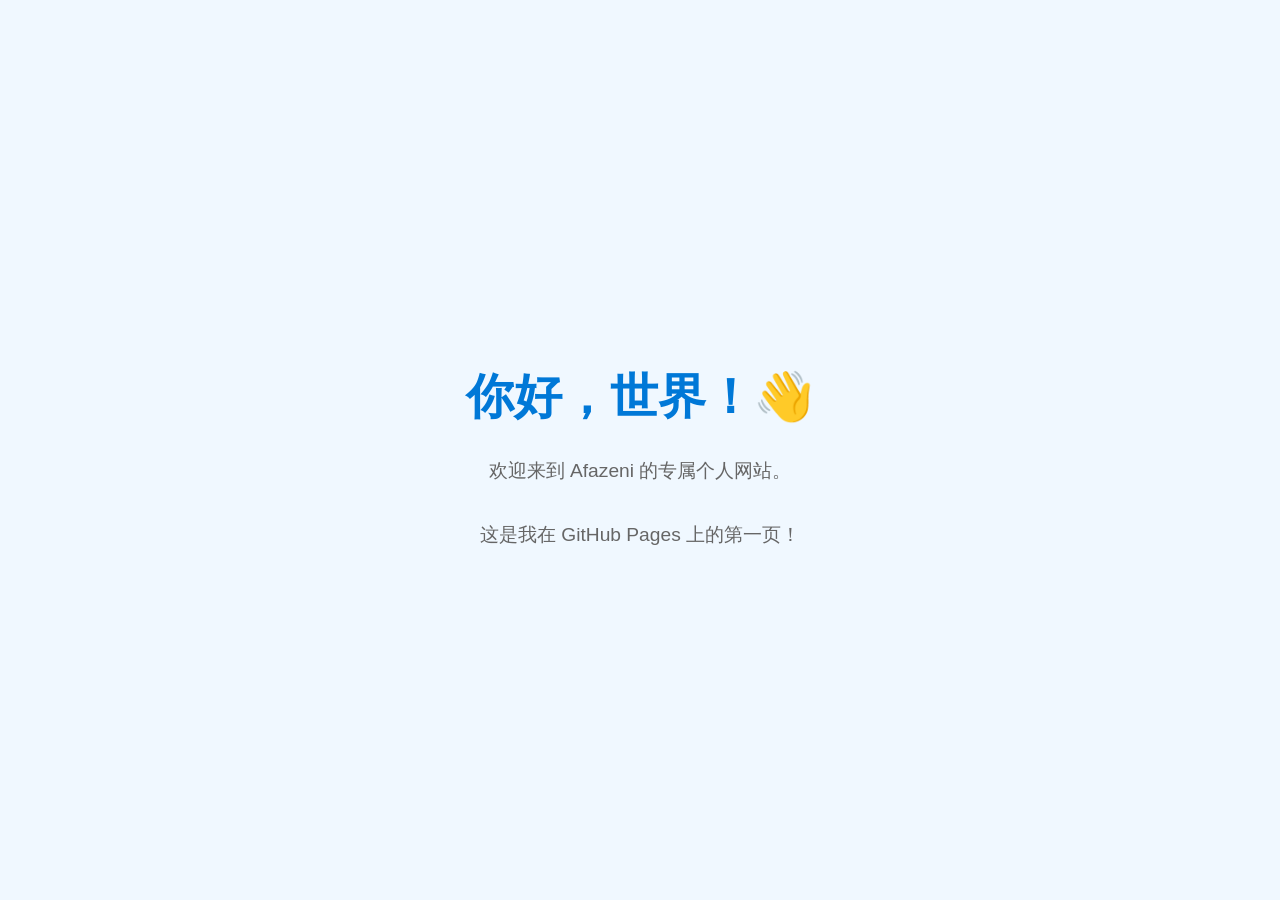
==== index.html @ c16f6a5b "Add initial HTML structure for personal website" ====
<!DOCTYPE html>
<html lang="zh-CN">
<head>
    <meta charset="UTF-8">
    <meta name="viewport" content="width=device-width, initial-scale=1.0">
    <title>Afazeni 的个人网站</title>
    <style>
        body {
            display: flex;
            flex-direction: column;
            align-items: center;
            justify-content: center;
            height: 100vh;
            margin: 0;
            background-color: #f0f8ff;
            font-family: 'Segoe UI', Tahoma, Geneva, Verdana, sans-serif;
            color: #333;
        }
        h1 {
            color: #0078D7;
            font-size: 3rem;
            margin-bottom: 10px;
        }
        p {
            font-size: 1.2rem;
            color: #666;
        }
    </style>
</head>
<body>
    <h1>你好，世界！👋</h1>
    <p>欢迎来到 Afazeni 的专属个人网站。</p>
    <p>这是我在 GitHub Pages 上的第一页！</p>
</body>
</html>
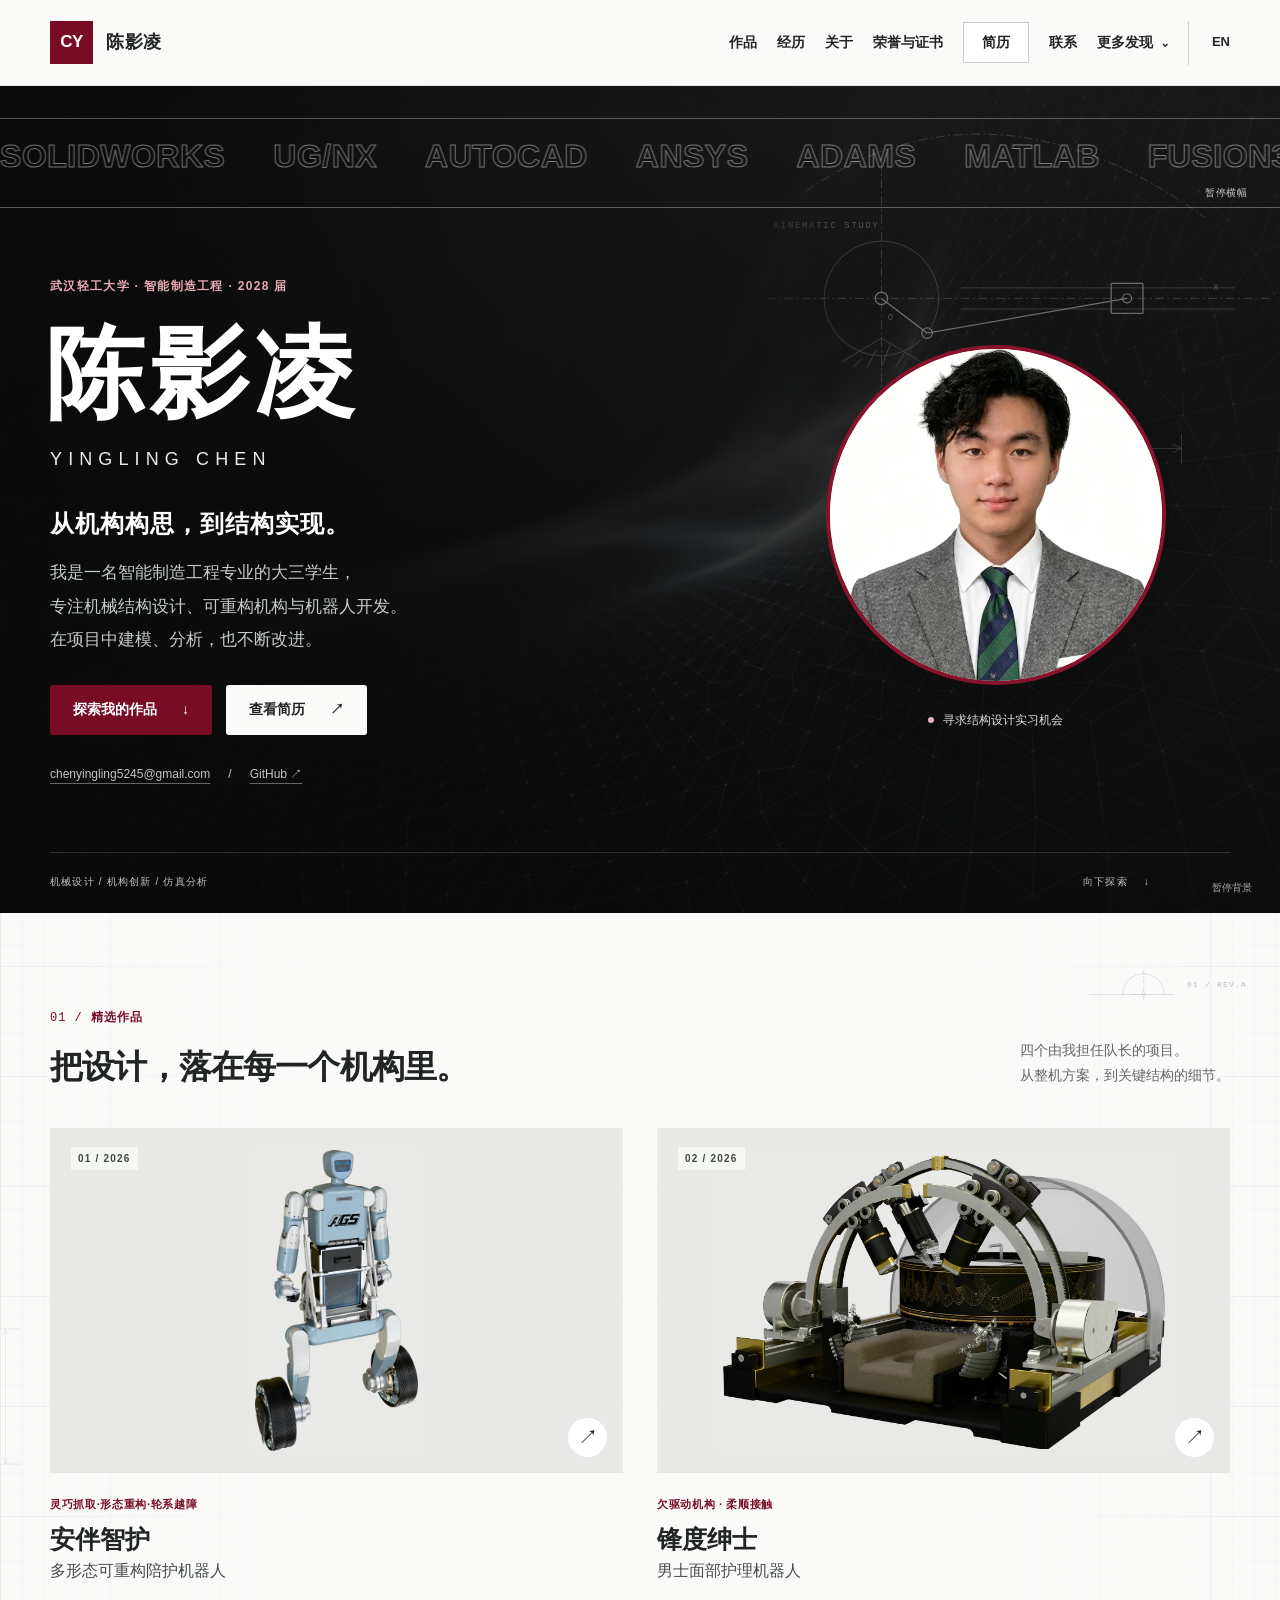
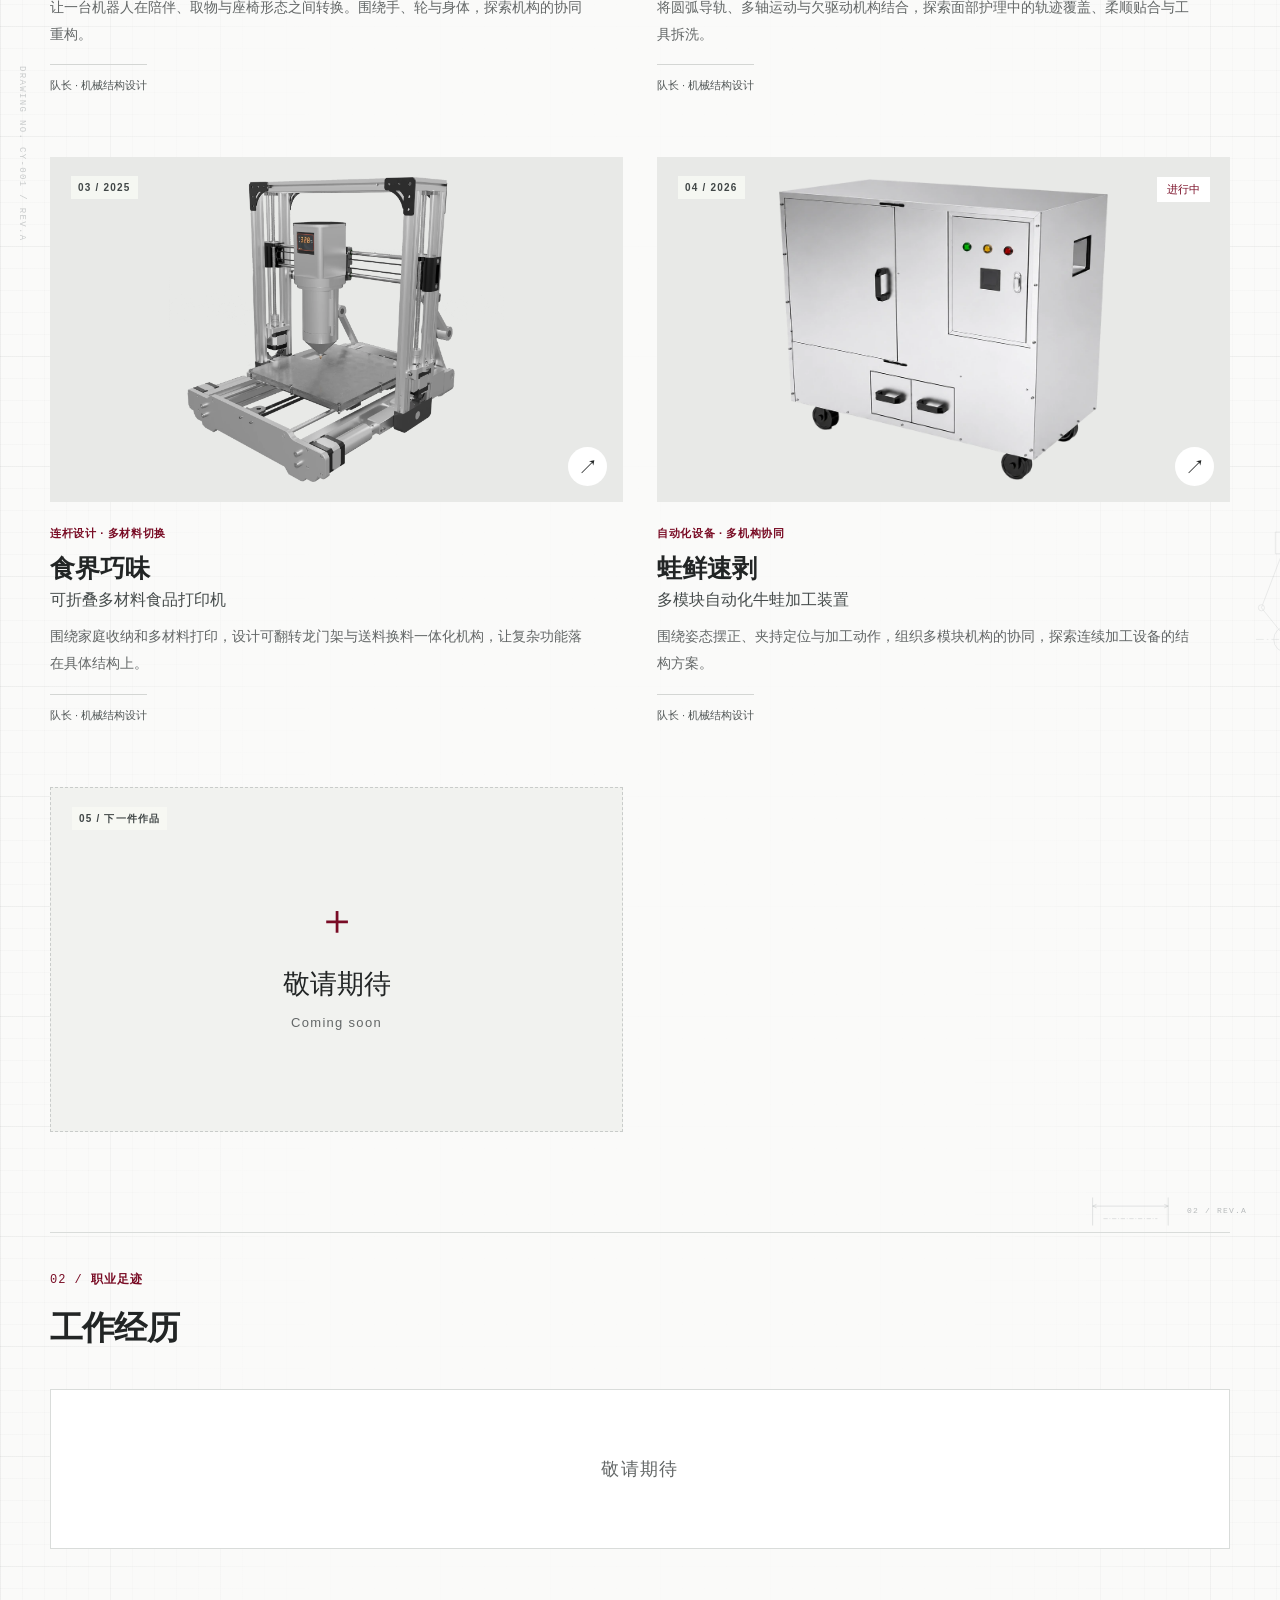
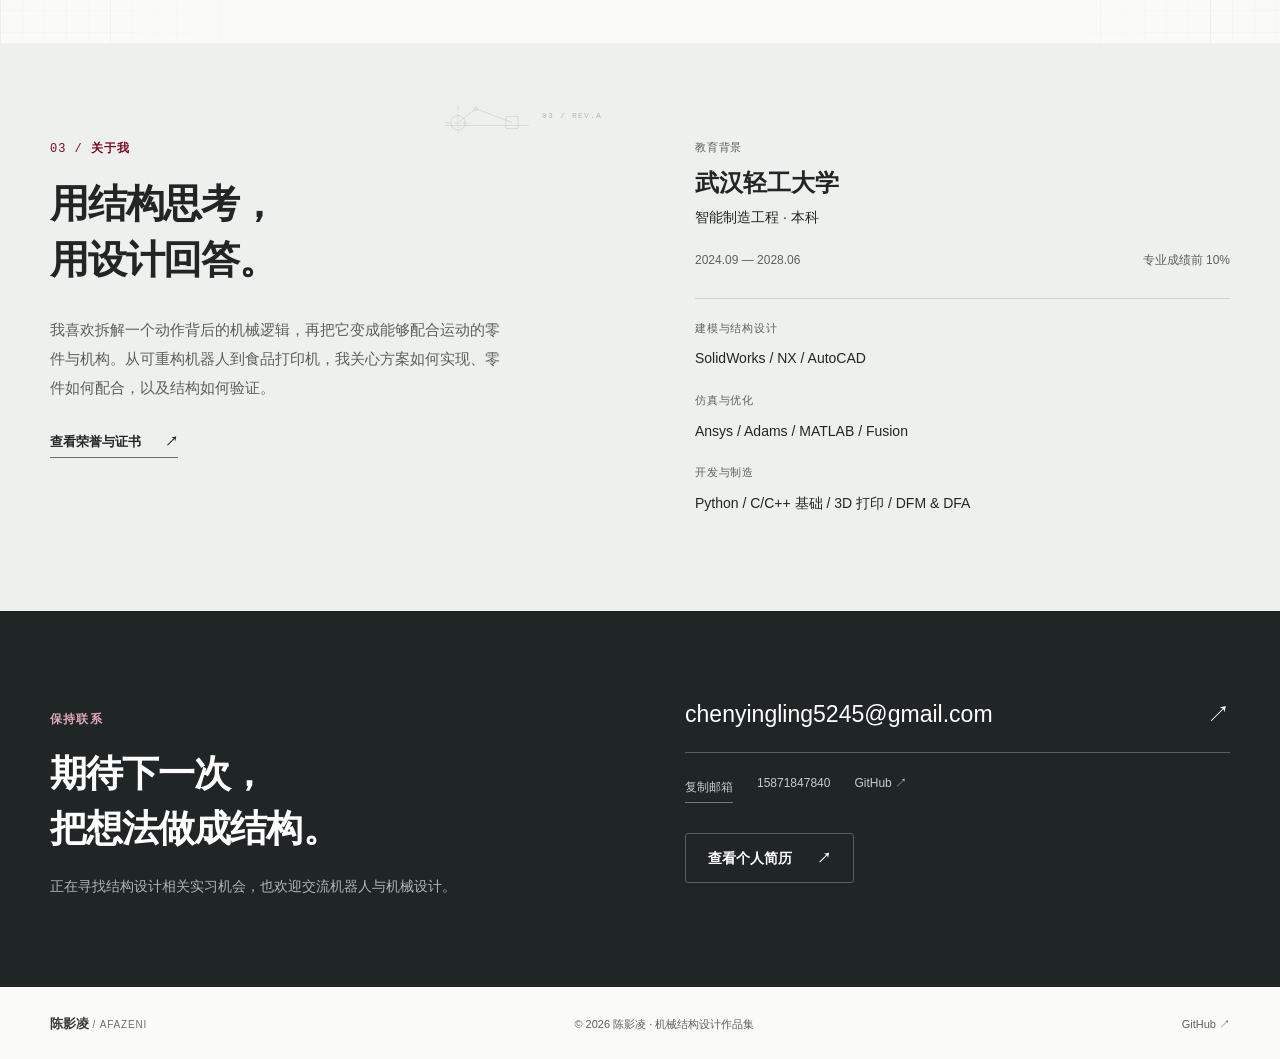
==== commit e631ddf0: "Publish bilingual mechanical design portfolio with restrained CAD visuals" ====
--- a/index.html
+++ b/index.html
@@ -1,35 +1,2 @@
-<!DOCTYPE html>
-<html lang="zh-CN">
-<head>
-    <meta charset="UTF-8">
-    <meta name="viewport" content="width=device-width, initial-scale=1.0">
-    <title>Afazeni 的个人网站</title>
-    <style>
-        body {
-            display: flex;
-            flex-direction: column;
-            align-items: center;
-            justify-content: center;
-            height: 100vh;
-            margin: 0;
-            background-color: #f0f8ff;
-            font-family: 'Segoe UI', Tahoma, Geneva, Verdana, sans-serif;
-            color: #333;
-        }
-        h1 {
-            color: #0078D7;
-            font-size: 3rem;
-            margin-bottom: 10px;
-        }
-        p {
-            font-size: 1.2rem;
-            color: #666;
-        }
-    </style>
-</head>
-<body>
-    <h1>你好，世界！👋</h1>
-    <p>欢迎来到 Afazeni 的专属个人网站。</p>
-    <p>这是我在 GitHub Pages 上的第一页！</p>
-</body>
-</html>
+<!doctype html>
+<html lang="zh-CN"><head><meta charset="utf-8"><meta name="viewport" content="width=device-width, initial-scale=1"><meta name="description" content="陈影凌的机械结构设计作品集：四个队长项目、机构设计、仿真分析与荣誉证书。"><meta name="theme-color" content="#790c25"><title>陈影凌 · 机械结构设计作品集</title><link rel="icon" href="assets/favicon.svg" type="image/svg+xml"><link rel="stylesheet" href="styles.css"><script type="module" src="app.js"></script></head><body data-page="home"><a class="skip-link" href="#main">跳转到内容 / Skip to content</a><div id="app"></div><noscript>请启用 JavaScript 查看作品集。联系邮箱：chenyingling5245@gmail.com。</noscript></body></html>
--- a/styles.css
+++ b/styles.css
@@ -0,0 +1,365 @@
+@charset "UTF-8";
+:root{--accent:#790c25;--accent-hover:#9d1535;--ink:#222525;--muted:#636767;--line:#d9dcda;--surface:#f4f5f3;--white:#fff;--width:1180px;--header-height:86px}
+*{box-sizing:border-box}
+html{scroll-behavior:smooth;scroll-padding-top:108px}
+body{margin:0;color:var(--ink);background:#fafaf9;font-family:Arial,"Microsoft YaHei","PingFang SC",sans-serif;font-size:16px;line-height:1.7;-webkit-font-smoothing:antialiased}
+body.modal-open{overflow:hidden}
+a{color:inherit;text-decoration:none}
+button,input{font:inherit}
+button,a{-webkit-tap-highlight-color:transparent}
+button{cursor:pointer}
+img{max-width:100%;display:block}
+figure,h1,h2,h3,p{margin:0}
+h1,h2,h3{line-height:1.3}
+button{color:inherit}
+[hidden]{display:none!important}
+:focus-visible{outline:3px solid #a43754;outline-offset:5px}
+::selection{background:#790c25;color:white}
+.container{width:min(var(--width),calc(100% - 96px));margin-inline:auto}
+.skip-link{position:fixed;z-index:100;top:-100px;left:20px;background:white;padding:10px 20px}
+.skip-link:focus{top:10px}
+.site-header{height:86px;position:sticky;top:0;background:#fafaf9;z-index:30;border-bottom:1px solid #e9e9e6}
+.header-inner{height:100%;display:flex;align-items:center;justify-content:space-between;gap:24px}
+.brand{display:flex;align-items:center;gap:13px;font-size:18px;font-weight:750;letter-spacing:.03em;white-space:nowrap}
+.brand-mark{display:grid;place-items:center;width:43px;height:43px;background:var(--accent);color:white;font-size:17px;letter-spacing:-.04em}
+#navigation{display:flex;align-items:center;gap:30px;font-size:14px;font-weight:700}
+#navigation>a{padding-block:10px;transition:color .2s}
+#navigation>a:hover,#navigation>a.active{color:var(--accent)}
+#navigation .nav-resume{border:1px solid #c9ccca;padding:8px 18px;background:white}
+.language-toggle{border:0;border-left:1px solid #d2d3d1;background:none;padding:9px 0 9px 23px;font-size:13px;font-weight:700;min-height:44px}
+.menu-toggle{display:none;background:transparent;border:1px solid var(--line);padding:8px 12px}
+.hero{display:flex;flex-direction:column;min-height:calc(100vh - var(--header-height));min-height:calc(100svh - var(--header-height));position:relative;background:#171a1c;color:white;isolation:isolate;overflow:hidden}
+.hero-background{position:absolute;inset:0;z-index:-2;background-image:linear-gradient(90deg,rgba(8,12,17,.32),rgba(8,12,17,.12)),url('assets/hero-mesh.webp');background-size:cover;background-position:center}
+.hero-inner{flex:1;min-height:0;display:grid;grid-template-columns:1.38fr 1fr;align-items:center;gap:65px;padding-top:68px;padding-bottom:68px}
+.hero-kicker{color:#e9a9b3;font-size:12px;letter-spacing:.11em;font-weight:700;margin-bottom:24px}
+.hero h1{font-size:clamp(70px,7.8vw,112px);font-weight:800;letter-spacing:.045em;line-height:1.08;margin-left:-5px}
+.name-roman{font-size:18px;letter-spacing:.34em;margin-top:16px;color:#eee9e9;font-weight:500}
+.hero-intro{font-size:24px;font-weight:700;margin-top:32px;letter-spacing:.04em;line-height:1.5}
+.hero-description{color:#c6c9cb;font-size:17px;line-height:1.95;margin-top:14px;max-width:555px}
+.hero-actions{display:flex;gap:14px;flex-wrap:wrap;margin-top:29px}
+.button{min-height:50px;display:inline-flex;align-items:center;justify-content:center;gap:25px;padding:12px 22px;font-size:14px;font-weight:700;border:1px solid transparent;border-radius:3px;line-height:1.5;transition:background .2s,transform .2s,color .2s}
+.button:hover{transform:translateY(-2px)}
+.button-primary{background:var(--accent);color:white}
+.button-primary:hover{background:var(--accent-hover)}
+.button-light{background:#fafaf9;color:#232526}
+.button-light:hover{background:white}
+.button-outline{border-color:var(--line);background:transparent}
+.button-outline-light{border-color:#596061;color:white;background:transparent}
+.button-outline-light:hover{background:#353a3b}
+.hero-social{display:flex;gap:18px;flex-wrap:wrap;margin-top:29px;font-size:12px;color:#c3c5c6}
+.hero-social a{text-decoration:underline;text-underline-offset:5px;text-decoration-color:#64676a}
+.hero-social a:hover{color:white}
+.portrait-area{display:flex;align-items:center;flex-direction:column;gap:25px;transform:translateY(8px)}
+.portrait-frame{width:min(340px,100%);aspect-ratio:1;border:4px solid #87132d;border-radius:50%;overflow:hidden;background:#e9e9e5;box-shadow:0 15px 70px #0003}
+.portrait-frame img{width:100%;height:100%;object-fit:cover;object-position:center 30%}
+.portrait-caption{font-size:12px;color:#e1dedf;display:flex;align-items:center;gap:9px}
+.availability-dot{width:6px;height:6px;border-radius:50%;background:#e3b2bd}
+.hero-bottom{display:flex;align-items:center;justify-content:space-between;padding:20px 0 23px;border-top:1px solid #ffffff24;font-size:10px;letter-spacing:.12em;color:#c0c2c4}
+.hero-bottom a{display:flex;gap:16px}
+.work-section{padding-block:94px 100px}
+.section-label{display:block;font-size:12px;font-weight:700;letter-spacing:.1em;color:var(--accent);margin-bottom:16px}
+.section-heading{display:flex;align-items:flex-end;justify-content:space-between;gap:36px;margin-bottom:40px}
+.section-heading h2{font-size:clamp(27px,2.6vw,37px);letter-spacing:-.025em}
+.section-heading>p{color:var(--muted);font-size:14px;line-height:1.8;flex-shrink:0}
+.projects-grid{display:grid;grid-template-columns:1fr 1fr;column-gap:34px;row-gap:60px}
+.project-card a{display:block}
+.project-image{height:345px;background:#e8e9e7;position:relative;overflow:hidden}
+.project-image img{width:100%;height:100%;object-fit:contain;transition:transform .45s;padding:20px}
+.project-image.care img{padding:22px}
+.project-image.grooming img{padding:24px}
+.project-image.frog img{object-fit:contain;padding:22px}
+.project-card a:hover .project-image img{transform:scale(1.035)}
+.image-index{position:absolute;top:19px;left:21px;font-size:10px;font-weight:700;letter-spacing:.12em;color:#414747;background:#f8f9f5d9;padding:3px 7px}
+.image-arrow{position:absolute;bottom:16px;right:16px;background:white;width:39px;height:39px;display:grid;place-items:center;font-size:20px;border-radius:50%;transition:background .2s,color .2s}
+.project-card a:hover .image-arrow{background:var(--accent);color:white}
+.ongoing{position:absolute;top:20px;right:20px;background:white;padding:3px 10px;font-size:11px;color:var(--accent)}
+.project-category{margin-top:22px;font-size:11px;letter-spacing:.06em;color:var(--accent);font-weight:700}
+.project-card h3{font-size:25px;font-weight:700;margin:8px 0 12px;line-height:1.4}
+.project-card h3 span{display:block;font-size:16px;color:#464c4c;font-weight:500;margin-top:3px}
+.project-card p{font-size:14px;line-height:1.9;color:var(--muted);max-width:95%}
+.project-role{display:inline-block;margin-top:17px;font-size:11px;padding-top:11px;border-top:1px solid #d4d6d4;color:#505656}
+.about-section{background:#eef0ed;padding:95px 0}
+.about-grid{display:grid;grid-template-columns:1fr 1fr;gap:110px}
+.about-grid h2{font-size:39px;line-height:1.45;letter-spacing:-.03em}
+.about-description{font-size:15px;line-height:1.95;color:#59605d;margin-top:26px;max-width:460px}
+.text-link{display:inline-flex;align-items:center;gap:24px;margin-top:28px;font-size:13px;font-weight:700;border-bottom:1px solid #69716b;padding-bottom:4px}
+.education{padding-bottom:27px;border-bottom:1px solid #cdd2cd}
+.fact-label{font-size:11px;letter-spacing:.07em;color:#59635e;display:block;margin-bottom:10px}
+.education h3{font-size:24px;margin-bottom:8px}
+.education p{font-size:14px}
+.education-meta{display:flex;justify-content:space-between;gap:16px;flex-wrap:wrap;font-size:12px;color:#59635e;margin-top:20px}
+.skill-group{padding-top:20px}
+.skill-group p{font-size:14px;font-weight:500}
+.contact-section{background:#202526;color:white;padding:84px 0 74px}
+.contact-inner{display:grid;grid-template-columns:1fr 1fr;gap:90px;align-items:center}
+.contact-section .section-label{color:#dda7b5}
+.contact-section h2{font-size:37px;line-height:1.5;letter-spacing:-.025em}
+.contact-section p{font-size:14px;color:#aeb5b4;max-width:410px;margin-top:18px}
+.contact-email{font-size:clamp(16px,1.8vw,25px);display:flex;align-items:center;justify-content:space-between;gap:20px;border-bottom:1px solid #56605e;padding-bottom:18px;overflow-wrap:anywhere}
+.contact-actions{display:flex;flex-wrap:wrap;gap:24px;font-size:12px;margin-top:20px;color:#c6cdca}
+.copy-email{background:transparent;border:0;border-bottom:1px solid #717c77;padding:0;font-size:12px;min-height:30px}
+.contact-links>.button{margin-top:30px}
+.contact-section .copy-status{min-height:20px;margin-top:10px}
+.site-footer{background:#fafaf9;padding:26px 0;color:#59605c;font-size:11px}
+.footer-inner{display:flex;justify-content:space-between;align-items:center;gap:25px}
+.footer-name{font-weight:700;color:#343b37;font-size:13px}
+.footer-name span{font-size:10px;font-weight:400;color:#66716b;letter-spacing:.08em}
+.page-intro{padding-top:40px;padding-bottom:55px}
+.back-link{display:inline-block;font-size:12px;color:var(--muted);margin-bottom:34px}
+.back-link:hover{color:var(--accent)}
+.page-intro h1{font-size:clamp(36px,5vw,64px);letter-spacing:-.035em;margin-bottom:23px}
+.page-intro>p{color:var(--muted);font-size:16px;line-height:1.9}
+.awards-toolbar{display:flex;align-items:center;justify-content:space-between;gap:20px;padding:20px 0;border-top:1px solid var(--line);border-bottom:1px solid var(--line);margin-bottom:38px}
+.filters{display:flex;gap:8px;flex-wrap:wrap}
+.filters button{border:1px solid transparent;background:transparent;color:var(--muted);font-size:13px;min-height:42px;padding:9px 18px;border-radius:2px}
+.filters button[aria-pressed=true]{background:var(--accent);color:white}
+.awards-toolbar>p{font-size:12px;color:var(--muted)}
+.awards-grid{display:grid;grid-template-columns:repeat(3,1fr);gap:42px 28px;padding-bottom:80px}
+.certificate-preview{position:relative;display:block;width:100%;padding:23px;border:0;background:#eeefec;aspect-ratio:1.45;overflow:hidden}
+.certificate-preview img{width:100%;height:100%;object-fit:contain;transition:transform .3s}
+.certificate-preview:hover img{transform:scale(1.025)}
+.expand-icon{position:absolute;right:9px;bottom:9px;background:#fff;width:26px;height:26px;display:grid;place-items:center;font-size:15px;color:var(--accent)}
+.award-meta{display:flex;justify-content:space-between;gap:12px;font-size:11px;margin:17px 0 10px}
+.award-meta>span:first-child{color:var(--muted)}
+.award-prize{color:var(--accent);font-weight:700}
+.award-info h2{font-size:16px;line-height:1.65;font-weight:700}
+.award-info p{font-size:12px;color:var(--muted);margin-top:8px}
+.patents-section{padding:70px 0 80px;background:#eef0ed}
+.patents-grid{display:grid;grid-template-columns:1fr 1fr;gap:35px}
+.patent-card{display:grid;grid-template-columns:150px 1fr;gap:25px;align-items:center}
+.patent-preview{aspect-ratio:.75;background:#e0e4df;padding:12px}
+.patent-card h3{font-size:19px;margin-top:12px;line-height:1.5}
+.patent-card p{font-size:12px;color:var(--muted);margin-top:7px}
+.patent-status{font-size:11px;color:var(--accent)}
+.lightbox{border:0;padding:38px 30px 22px;background:#f5f5f3;width:min(1050px,94vw);max-height:94dvh;overflow:auto}
+.lightbox::backdrop{background:rgba(15,18,20,.85)}
+.lightbox img{max-height:76dvh;width:100%;object-fit:contain}
+.lightbox p{font-size:13px;margin-top:17px;padding-inline:8px;color:#414947}
+.lightbox-close{position:sticky;top:0;float:right;margin-top:-28px;margin-right:-20px;width:42px;height:42px;background:#fff;border:1px solid #d2d5d2;font-size:27px;z-index:2;line-height:1}
+.project-heading{padding-top:36px;padding-bottom:36px}
+.project-heading-row{display:flex;align-items:center;justify-content:space-between;gap:35px}
+.project-heading h1{font-size:clamp(40px,5vw,67px);letter-spacing:-.03em}
+.project-subtitle{font-size:23px;color:var(--muted);margin-top:14px}
+.project-year{font-size:25px;color:#7b807d;display:flex;flex-direction:column;align-items:flex-end;gap:10px}
+.project-year small{font-size:12px;color:var(--accent)}
+.project-cover{height:490px;background:#e8e9e7;overflow:hidden}
+.project-cover img{width:100%;height:100%;object-fit:contain;padding:25px}
+.project-cover.frog img{object-fit:contain;padding:25px}
+.project-overview{display:grid;grid-template-columns:1fr 2fr;gap:90px;padding:60px 0 75px}
+.project-metadata>div{margin-bottom:23px}
+.project-metadata span{display:block;font-size:11px;letter-spacing:.05em;color:var(--muted);margin-bottom:8px}
+.project-metadata strong{display:block;font-size:13px;font-weight:500}
+.project-overview h2{font-size:28px;margin-bottom:20px}
+.project-overview h3{font-size:20px;margin-top:29px;margin-bottom:14px}
+.project-overview p,.detail-section p{font-size:15px;color:var(--muted);line-height:1.95}
+.video-section{border-top:1px solid var(--line);padding-top:40px}
+.video-section h2{font-size:27px}
+.video-section .section-heading{margin-bottom:25px}
+.video-section video{display:block;width:100%;max-height:660px;aspect-ratio:16/9;background:#191c1e;object-fit:contain}
+.project-sections{padding-block:60px 20px}
+.detail-section{display:grid;grid-template-columns:1.15fr 1fr;gap:70px;align-items:center;margin-bottom:55px}
+.detail-section.reverse .detail-image{order:2}
+.detail-section h2{font-size:28px;line-height:1.5;margin-bottom:22px}
+.detail-image{height:390px;background:#e8e9e7;overflow:hidden}
+.detail-image img{width:100%;height:100%;object-fit:contain;padding:22px}
+.next-project{border-top:1px solid var(--line);display:flex;align-items:center;gap:40px;padding:32px 0;margin-bottom:40px}
+.next-project>span:first-child{font-size:11px;letter-spacing:.1em;color:var(--muted)}
+.next-project strong{font-size:27px}
+.next-project>span:last-child{margin-left:auto;font-size:31px;color:var(--accent)}
+.not-found{min-height:65vh;padding-block:100px}
+.not-found h1{margin-bottom:30px}
+.resume-container{max-width:1040px;padding-bottom:70px}
+.resume-toolbar{display:flex;justify-content:space-between;align-items:center;gap:25px;padding:30px 0}
+.resume-toolbar .back-link{margin:0}
+.resume-toolbar>div{display:flex;gap:10px}
+html[lang=en] .hero h1{font-size:clamp(64px,6.2vw,91px);letter-spacing:-.04em}
+html[lang=en] .name-roman{font-size:11px;letter-spacing:.14em}
+html[lang=en] .hero-intro{font-size:22px;margin-top:22px}
+html[lang=en] .hero-description{font-size:16px;line-height:1.75}
+html[lang=en] .hero-kicker{font-size:10px;letter-spacing:.065em}
+html[lang=en] .hero-inner{padding-block:55px}
+html[lang=en] .section-heading>p{flex-shrink:1}
+@media(min-width:1600px){.hero h1{font-size:120px}.portrait-frame{width:375px}}
+@media(max-width:1100px){.container{width:calc(100% - 64px)}#navigation{gap:20px}.hero-inner{gap:30px;grid-template-columns:1.35fr 1fr}.portrait-frame{width:290px}.hero-description{font-size:15px}.hero-intro{font-size:21px}.project-image{height:300px}.about-grid,.contact-inner{gap:55px}.section-heading{gap:30px}.section-heading h2{font-size:30px}.awards-grid{gap:35px 20px}.patent-card{grid-template-columns:115px 1fr;gap:18px}.detail-section{gap:40px}.project-overview{gap:45px}.contact-actions{gap:18px}}
+@media(max-width:800px){:root{--header-height:74px}.site-header{height:74px}.container{width:calc(100% - 44px)}.menu-toggle{display:block;font-size:12px}.brand{font-size:16px}.brand-mark{width:37px;height:37px;font-size:15px}#navigation{display:none;position:absolute;top:74px;left:0;right:0;background:#fafaf9;padding:22px;box-shadow:0 15px 25px #0001;flex-wrap:wrap;gap:12px 28px;border-bottom:1px solid var(--line)}#navigation.is-open{display:flex}.language-toggle{border-left:0;padding:9px 12px}.hero-inner{min-height:0;grid-template-columns:1.25fr 1fr;gap:20px;padding-block:50px}.hero h1{font-size:75px}.name-roman{font-size:14px;letter-spacing:.22em}.hero-kicker{font-size:10px;letter-spacing:.04em}.hero-description{font-size:14px}.portrait-frame{width:240px}.portrait-caption{font-size:10px;text-align:center;max-width:240px}.hero-actions{gap:10px}.button{font-size:12px;padding:12px 17px;gap:15px}.hero-social{font-size:11px;gap:12px}.hero-bottom{font-size:9px;letter-spacing:.03em}.section-heading{display:block}.section-heading>p{margin-top:18px}.work-section{padding-block:65px}.projects-grid{gap:45px 24px}.project-image{height:250px}.project-card h3{font-size:23px}.project-card h3 span{font-size:14px}.about-grid{gap:42px}.about-grid h2{font-size:31px}.about-section{padding-block:65px}.contact-inner{grid-template-columns:1fr;gap:40px}.contact-section{padding-block:60px 45px}.contact-email{max-width:500px;font-size:24px}.contact-section h2{font-size:34px}.footer-inner{flex-wrap:wrap;gap:12px 20px}.awards-grid{grid-template-columns:repeat(2,1fr)}.patents-grid{grid-template-columns:1fr;gap:35px}.patent-card{grid-template-columns:145px 1fr}.project-overview{grid-template-columns:1fr 1.7fr;gap:30px}.project-cover{height:400px}.detail-section{gap:25px}.detail-image{height:300px}.detail-section h2{font-size:24px}.resume-paper{padding:30px}.resume-row{flex-wrap:wrap;gap:0 15px}.resume-heading{gap:18px}html[lang=en] .hero h1{font-size:62px}html[lang=en] .hero-description{font-size:14px}html[lang=en] .hero-intro{font-size:20px}}
+@media(max-width:600px){html{scroll-padding-top:90px}.container{width:calc(100% - 40px)}.hero-inner{display:flex;flex-direction:column;align-items:stretch;gap:40px;padding-top:44px;padding-bottom:40px;min-height:0}.hero h1{font-size:79px;letter-spacing:.03em;margin-left:-3px}.hero-kicker{font-size:10px;letter-spacing:.015em;margin-bottom:22px}.name-roman{font-size:14px;margin-top:12px;letter-spacing:.24em}.hero-intro{font-size:21px;margin-top:25px}.hero-description{font-size:14px;line-height:1.95}.hero-actions{margin-top:23px}.button{min-height:48px;font-size:13px;padding:12px 18px}.hero-social{font-size:11px;margin-top:25px;gap:10px}.portrait-area{transform:none;gap:17px;align-self:center}.portrait-frame{width:205px}.portrait-caption{font-size:10px;max-width:none}.hero-background{background-position:62% center}.hero-bottom{padding-block:16px;font-size:8px;gap:12px;letter-spacing:.01em}.hero-bottom a{gap:8px;white-space:nowrap}.work-section{padding-top:57px;padding-bottom:58px}.section-label{font-size:11px;margin-bottom:13px}.section-heading{margin-bottom:28px}.section-heading h2{font-size:27px;line-height:1.5}.section-heading>p{font-size:13px;margin-top:14px}.projects-grid{grid-template-columns:1fr;gap:39px}.project-image{height:285px}.project-category{margin-top:17px}.project-card h3{font-size:25px;margin-top:7px}.project-card h3 span{font-size:15px}.project-card p{max-width:100%;font-size:13px}.project-role{margin-top:13px}.about-grid{grid-template-columns:1fr;gap:42px}.about-grid h2{font-size:33px}.about-description{font-size:14px;margin-top:22px}.about-section{padding:55px 0}.contact-section h2{font-size:30px}.contact-section p{font-size:13px}.contact-email{font-size:17px;gap:8px}.contact-actions{gap:20px;font-size:12px}.contact-section{padding-top:50px}.site-footer{padding:23px 0}.footer-inner{display:grid;grid-template-columns:1fr auto;gap:12px}.footer-inner p{grid-column:1/-1;grid-row:2;font-size:10px}.page-intro{padding-top:25px;padding-bottom:36px}.page-intro h1{font-size:35px}.page-intro>p{font-size:14px}.back-link{margin-bottom:27px}.awards-toolbar{display:block;padding:16px 0;margin-bottom:25px}.awards-toolbar>p{margin-top:13px;font-size:11px}.filters button{padding:8px 15px}.awards-grid{grid-template-columns:1fr;gap:30px;padding-bottom:50px}.certificate-preview{aspect-ratio:1.42;padding:23px}.award-info h2{font-size:16px}.patents-section{padding:45px 0}.patent-card{grid-template-columns:110px 1fr;gap:20px}.patent-preview{aspect-ratio:.75;padding:10px}.patent-card h3{font-size:16px}.lightbox{padding:40px 12px 15px;width:96vw;max-height:94dvh}.lightbox p{font-size:12px}.lightbox-close{margin-right:-3px;top:0}.project-heading{padding-top:24px;padding-bottom:28px}.project-heading-row{align-items:flex-start;gap:10px}.project-heading h1{font-size:37px}.project-heading .section-label{font-size:10px;letter-spacing:0}.project-subtitle{font-size:16px;margin-top:10px}.project-year{font-size:17px;white-space:nowrap;padding-top:5px}.project-cover{height:330px}.project-cover img{padding:20px}.project-overview{grid-template-columns:1fr;gap:23px;padding:35px 0 40px}.project-metadata{display:grid;grid-template-columns:1fr 1fr;gap:18px}.project-metadata>div{margin:0}.project-metadata strong{font-size:12px}.project-overview h2{font-size:25px}.project-overview p,.detail-section p{font-size:14px}.video-section h2{font-size:24px}.video-section .section-heading>p{font-size:11px}.project-sections{padding-top:38px}.detail-section{grid-template-columns:1fr;gap:23px;margin-bottom:38px}.detail-section.reverse .detail-image{order:0}.detail-image{height:310px}.detail-section h2{margin-bottom:15px}.next-project{gap:17px;padding-block:26px;margin-bottom:20px;flex-wrap:wrap}.next-project strong{font-size:23px}.next-project>span:first-child{font-size:10px}.resume-toolbar{gap:12px;align-items:flex-start}.resume-toolbar>div{flex-direction:column;gap:8px}.resume-toolbar .button{min-height:42px;padding:10px 15px}.resume-paper{padding:23px 20px}.resume-heading{gap:12px;align-items:flex-start}.resume-heading h1{font-size:28px}.resume-heading img{width:64px;height:85px}.resume-heading p{font-size:12px}.resume-heading a{font-size:10px}.resume-position{font-size:12px}.resume-paper h2{font-size:17px}.resume-paper p{font-size:12px}.resume-row h3,.resume-row strong{font-size:13px}.resume-row{gap:4px}.resume-row>span{font-size:10px}html[lang=en] .hero h1{font-size:69px}html[lang=en] .hero-kicker{font-size:9px}html[lang=en] .hero-description{font-size:14px}html[lang=en] .hero-intro{font-size:21px}html[lang=en] .hero-inner{padding-block:40px}html[lang=en] .page-intro h1{font-size:34px}html[lang=en] .project-heading h1{font-size:32px;overflow-wrap:anywhere}}
+@media(max-width:360px){.hero h1{font-size:70px}.hero-social{font-size:10px}.hero-actions .button{padding-inline:14px}.hero-bottom>span{max-width:165px}.portrait-frame{width:180px}html[lang=en] .hero h1{font-size:59px}}
+@media(prefers-reduced-motion:reduce){html{scroll-behavior:auto}*,*::before,*::after{transition:none!important;animation:none!important}}
+
+/* 第二版：轮播、分段媒体及原版简历。 */
+.carousel-status{padding:0 20px 12px;font-size:12px;color:var(--muted)}
+.presentation-section,.methods-section{padding:48px 0 60px;border-top:1px solid var(--line)}
+.presentation-layout{display:grid;grid-template-columns:minmax(240px,1fr) minmax(0,2fr);gap:40px;align-items:start}
+.presentation-notes,.presentation-screen{min-width:0}
+.presentation-count{font-size:12px;color:var(--accent);font-variant-numeric:tabular-nums;margin-bottom:14px}
+.presentation-title{font-size:23px;line-height:1.5;margin-bottom:16px;overflow-wrap:anywhere}
+.presentation-text,.methods-grid p{font-size:15px;line-height:1.95;color:var(--muted);white-space:pre-line;overflow-wrap:anywhere}
+.presentation-text{min-height:9em}
+.presentation-navigation{display:flex;justify-content:space-between;gap:12px;margin-top:25px}
+.presentation-navigation button,.presentation-pages button,.presentation-error button{border:1px solid var(--line);background:transparent;color:var(--ink);min-height:44px;padding:8px 12px;font-size:13px}
+.presentation-navigation button:disabled{opacity:.4;cursor:default}
+.presentation-pages{display:flex;flex-wrap:wrap;gap:6px;margin-top:16px}
+.presentation-pages button{min-width:44px;padding-inline:8px;font-variant-numeric:tabular-nums}
+.presentation-pages button[aria-current]{background:var(--accent);border-color:var(--accent);color:white}
+.presentation-video{display:block;width:100%;aspect-ratio:16/9;object-fit:contain;background:#191c1e}
+.presentation-hint{font-size:12px;color:var(--muted);margin-top:12px;line-height:1.7}
+.presentation-error{padding:18px;border:1px solid var(--line);margin-top:12px;font-size:14px}
+.presentation-error button{margin-top:10px}
+.methods-grid{display:grid;grid-template-columns:1fr 1fr;gap:36px 60px}
+.method-number{display:block;color:var(--accent);font-size:12px;margin-bottom:10px}
+.methods-grid h3{font-size:21px;margin-bottom:14px}
+@media(max-width:800px){.presentation-layout{grid-template-columns:1fr;gap:25px}.presentation-screen{grid-row:1}.presentation-text{min-height:0}.presentation-title{font-size:22px}.methods-grid{gap:30px}}
+@media(max-width:600px){.presentation-section,.methods-section{padding:35px 0 40px}.methods-grid{grid-template-columns:1fr}.presentation-text,.methods-grid p{font-size:14px}.presentation-hint{font-size:11px}}
+.project-placeholder{align-self:start}
+.upcoming-image{display:grid;place-items:center;border:1px dashed #c9ccca;background:#f1f2ef;text-align:center;color:var(--muted)}
+.upcoming-mark{display:block;font-size:42px;font-weight:300;color:var(--accent);margin-bottom:12px}
+.upcoming-image h3{font-size:27px;color:var(--ink);font-weight:500}
+.upcoming-image p{font-size:13px;letter-spacing:.1em;margin-top:10px}
+.project-carousel{background:#e8e9e7}
+.carousel-controls{display:flex;align-items:center;gap:24px;justify-content:space-between;padding:12px 20px;border-top:1px solid #d5d7d4}
+.carousel-navigation{display:flex;align-items:center;gap:15px}
+.carousel-controls button{border:1px solid #c4c9c5;background:#fafaf9;min-width:44px;min-height:44px;padding:8px 14px;font-size:13px}
+.carousel-controls button:hover{border-color:var(--accent);color:var(--accent)}
+.carousel-count{font-size:13px;font-variant-numeric:tabular-nums;white-space:nowrap}
+.carousel-caption{font-size:13px;color:#505856;text-align:center}
+.carousel-pause{white-space:nowrap}
+.detail-image.detail-carousel{height:auto;overflow:visible;background:transparent;min-width:0}
+.carousel-slide-media{height:390px;background:#e8e9e7}
+.carousel-slide-media img,.carousel-slide-media video{display:block;width:100%;height:100%;object-fit:contain}
+.carousel-slide-media video{background:#191c1e}
+.detail-carousel .carousel-controls{gap:10px;padding:10px 12px;flex-wrap:wrap}
+.detail-carousel .carousel-caption{order:3;flex-basis:100%;font-size:12px}
+.detail-carousel .carousel-navigation{gap:10px}
+.detail-carousel .carousel-pause{margin-left:auto}
+.detail-carousel .carousel-status{font-size:12px;padding-inline:12px}
+@media(max-width:800px){.carousel-slide-media{height:300px}}
+@media(max-width:600px){.carousel-slide-media{height:310px}}
+.detail-section .detail-subtitle{font-size:18px;line-height:1.65;color:var(--accent);margin:-10px 0 15px;font-weight:600}
+.detail-media-video{background:#191c1e}
+.detail-video{display:block;width:100%;height:100%;object-fit:contain}
+.resume-title{font-size:36px;margin-bottom:10px}
+.resume-note{color:var(--muted);font-size:14px;margin-bottom:24px}
+.resume-original-image{width:100%;height:auto;border:1px solid var(--line);background:white}
+@media(max-width:600px){.carousel-controls{gap:10px;padding:10px 12px;flex-wrap:wrap}.carousel-caption{order:3;flex-basis:100%;font-size:12px}.carousel-navigation{gap:8px}.carousel-pause{margin-left:auto}.detail-section .detail-subtitle{font-size:17px;margin-top:-4px}.resume-title{font-size:30px}}
+
+/* 首页工程技能横幅：一组距离对应一个周期，从左向右无缝移动。 */
+.skills-banner{position:relative;flex:none;margin-top:32px;border-block:1px solid #ffffff50;padding-block:17px 29px}
+.skills-viewport{overflow:hidden;max-width:100%;outline-offset:-4px}
+.skills-track{display:flex;width:max-content;animation:skills-flow var(--skills-duration,60s) linear infinite;will-change:transform}
+.skills-group{display:flex;align-items:center;flex:none;gap:48px;padding-right:48px}
+.skills-word{display:block;flex:none;white-space:nowrap;font-size:clamp(25px,2.5vw,42px);line-height:1.3;font-weight:800;letter-spacing:.015em;color:transparent;-webkit-text-stroke:1px #ffffff70;user-select:none}
+@media(hover:hover){.skills-word:hover{color:#fff;-webkit-text-stroke-color:#fff}}
+.skills-toggle{position:absolute;right:24px;bottom:3px;border:0;background:transparent;color:#c6c9cb;font-size:10px;line-height:1.8;padding:2px 9px;letter-spacing:.04em}
+.skills-toggle:hover,.skills-toggle:focus-visible{color:white}
+.skills-banner.is-static .skills-track{animation:none;transform:none;will-change:auto}
+.skills-banner.is-static .skills-viewport{overflow-x:auto;scrollbar-width:thin;scrollbar-color:#ffffff60 transparent}
+.skills-banner.is-static .skills-word{color:#c6c9cb;-webkit-text-stroke:0}
+@keyframes skills-flow{from{transform:translateX(calc(-1 * var(--skills-distance,0px)))}to{transform:translateX(0)}}
+.experience-section{padding-block:0 94px}
+.experience-section .section-heading{border-top:1px solid var(--line);padding-top:36px}
+.experience-placeholder{min-height:160px;display:grid;place-items:center;border:1px solid var(--line);background:white;color:var(--muted);font-size:18px;letter-spacing:.08em}
+@media(min-width:801px) and (max-width:1100px){#navigation{gap:16px}.header-inner{gap:16px}.brand{font-size:16px}}
+@media(max-width:600px){.skills-banner{margin-top:20px;padding-block:14px 30px}.skills-group{gap:28px;padding-right:28px}.skills-word{font-size:26px}.skills-toggle{right:12px;min-height:26px}.experience-section{padding-bottom:58px}.experience-section .section-heading{padding-top:28px}.experience-placeholder{min-height:130px;font-size:16px}}
+
+/* 更多发现采用 disclosure，普通链接保留浏览器导航行为。 */
+.discover{position:relative}
+.discover-toggle{border:0;background:transparent;padding:10px 0;font-size:inherit;font-weight:inherit;white-space:nowrap}
+.discover-toggle span{margin-left:4px}
+.discover-menu{position:absolute;right:0;top:calc(100% + 8px);min-width:230px;padding:8px;background:#fafaf9;border:1px solid var(--line);box-shadow:0 12px 28px #0002;z-index:40}
+.discover-menu a{display:flex;justify-content:space-between;gap:22px;padding:14px 12px;font-size:14px}
+.discover-menu a:hover,.discover-menu a:focus-visible{background:#eeefeb;color:var(--accent)}
+.discover-menu a span{font-size:11px;color:var(--muted);white-space:nowrap}
+#navigation{gap:20px}
+@media(min-width:801px) and (max-width:1150px){#navigation{gap:12px;font-size:12px}.brand{font-size:15px;gap:8px}.header-inner{gap:12px}#navigation .nav-resume{padding:8px 12px}.language-toggle{padding-left:12px}}
+@media(max-width:800px){.discover-menu{right:auto;left:0}.discover-toggle{min-height:44px}}
+/* 阅读区占满固定导航下的剩余窗口；滚动仅发生在作品区和解说区。 */
+body[data-page=aigc]{overflow:hidden}
+.aigc-reader{height:calc(100vh - var(--header-height));height:calc(100dvh - var(--header-height));display:flex;flex-direction:column;background:#303033}
+.aigc-toolbar{flex:none;min-height:56px;padding:8px 24px;background:#f6f6f3;border-bottom:1px solid var(--line);display:flex;align-items:center;gap:24px;font-size:12px}
+.aigc-toolbar h1{font-size:15px;flex:1;font-weight:700;white-space:nowrap}
+.aigc-toolbar h1 span{font-weight:400;color:var(--muted);margin-left:8px}
+.aigc-back,.aigc-original{white-space:nowrap;min-height:36px;display:flex;align-items:center}
+.aigc-page-control{display:flex;align-items:center;gap:7px;white-space:nowrap}
+.aigc-page-input{width:52px;padding:5px;border:1px solid #c9ccca;background:white;color:var(--ink);font:inherit;text-align:center}
+.aigc-workspace{flex:1;min-height:0;display:grid;grid-template-columns:28px minmax(0,1fr);position:relative}
+.aigc-reader.notes-open .aigc-workspace{grid-template-columns:28px clamp(300px,28vw,410px) minmax(0,1fr)}
+.aigc-rail{grid-column:1;grid-row:1;border:0;border-right:1px solid #bfc0c0;background:#e9e9e7;color:#717575;display:flex;align-items:center;justify-content:center;padding:0;z-index:1}
+.aigc-rail:hover,.aigc-rail:focus-visible{background:#dededb;color:var(--accent);outline-offset:-3px}
+.aigc-notes{position:relative;min-height:0;overflow:auto;overscroll-behavior:contain;background:#f4f4f1;padding:24px 22px;scrollbar-width:thin;scroll-padding-block:24px}
+.aigc-notes-label{font-size:10px;letter-spacing:.12em;color:var(--muted);margin-bottom:22px}
+.aigc-note{display:block;width:100%;padding:20px 0;text-align:left;border:0;border-bottom:1px solid #d6d6d2;background:none;font-size:13px;line-height:1.95;color:#333;opacity:.36}
+.aigc-note-number{display:block;font-size:11px;letter-spacing:.1em;margin-bottom:8px;color:var(--accent);font-weight:700}
+.aigc-note.is-adjacent{opacity:.55}
+.aigc-note.is-current{opacity:1;font-size:16px;font-weight:700}
+.aigc-note:hover,.aigc-note:focus-visible{opacity:1}
+.aigc-pages{position:relative;min-width:0;min-height:0;overflow:auto;overscroll-behavior:contain;padding:16px;scrollbar-color:#999 #303033;outline-offset:-4px;overflow-anchor:none}
+.pdf-sheet{position:relative;width:var(--pdf-width,100%);aspect-ratio:16/9;max-width:100%;margin:0 auto 18px;background:#e3e3e0;box-shadow:0 2px 12px #0004;overflow:hidden}
+.pdf-sheet:last-child{margin-bottom:0}
+.pdf-sheet img{display:block;width:100%;height:100%;position:relative}
+.pdf-sheet-label{position:absolute;top:50%;left:50%;transform:translate(-50%,-50%);font-size:14px;color:#757575}
+.pdf-sheet[data-rendered] .pdf-sheet-label{display:none}
+.aigc-loading{padding:40px;text-align:center;color:#ddd;font-size:14px}
+.aigc-error{position:absolute;inset:0 0 0 28px;display:flex;flex-direction:column;align-items:center;justify-content:center;gap:20px;background:#303033;color:white;padding:25px;text-align:center;z-index:3}
+.aigc-error button{padding:9px 25px;border:1px solid #ccc;background:#fafaf9;color:#222}.aigc-error a{text-decoration:underline}
+@media(max-width:700px){.aigc-toolbar{padding:6px 12px;gap:12px;flex-wrap:wrap}.aigc-toolbar h1{font-size:12px}.aigc-toolbar h1 span{display:none}.aigc-original{display:none}.aigc-back{font-size:11px}.aigc-page-control{font-size:11px;gap:4px}.aigc-page-input{width:43px}.aigc-workspace{grid-template-columns:24px minmax(0,1fr)}.aigc-reader.notes-open .aigc-workspace{grid-template-columns:24px minmax(0,1fr);grid-template-rows:minmax(0,1fr) minmax(0,.65fr)}.aigc-rail{grid-row:1/-1}.aigc-pages{grid-column:2;grid-row:1}.aigc-notes{grid-column:2;grid-row:2;padding:12px 18px;border-top:1px solid #aaa}.aigc-note.is-current{font-size:14px}.aigc-note{padding:14px 0}.aigc-notes-label{margin-bottom:8px}.aigc-error{left:24px}}
+
+/* 项目概览沿用原有左右栏，四项信息直接替换旧摘要。 */
+.project-summary .summary-row{padding:20px 0;border-top:1px solid var(--line)}
+.project-summary .summary-row h3{font-size:14px;font-weight:700;margin:0 0 9px;color:var(--ink)}
+.project-summary .summary-row p,.project-summary .summary-row li{font-size:14px;line-height:1.9;color:var(--muted)}
+.project-summary .summary-row ul{margin:0;padding-left:19px}
+.project-summary .summary-row li+li{margin-top:7px}
+.project-summary .summary-progress{padding-bottom:0}
+.project-summary .summary-progress h3{color:var(--accent)}
+@media(max-width:600px){.project-summary .summary-row{padding-top:17px;padding-bottom:17px}.project-summary .summary-row p,.project-summary .summary-row li{font-size:14px}.project-summary .summary-progress{padding-bottom:0}}
+
+.project-background{padding:0 0 36px}
+.project-background h2{font-size:24px;margin-bottom:14px}
+.project-background p{font-size:15px;line-height:1.95;color:var(--muted);max-width:1050px}
+@media(max-width:600px){.project-background{padding-bottom:26px}.project-background h2{font-size:22px;margin-bottom:12px}.project-background p{font-size:14px}}
+
+
+/* CAD design-manual layer. All geometry is decorative; brand colors are reused. */
+:root{--color-bg:#fafaf9;--color-bg-secondary:var(--surface);--color-text:var(--ink);--color-text-muted:var(--muted);--color-border:var(--line);--color-grid:rgba(70,76,80,.025);--color-grid-major:rgba(70,76,80,.045);--color-accent:var(--accent);--cad-stroke:#81878a;--cad-ease:cubic-bezier(.22,1,.36,1)}
+.cad-document{position:relative;isolation:isolate}
+.cad-background{position:absolute;inset:0;z-index:-1;overflow:hidden;pointer-events:none;user-select:none}
+.cad-grid{position:absolute;inset:-110px 0;background-image:linear-gradient(var(--color-grid-major) 1px,transparent 1px),linear-gradient(90deg,var(--color-grid-major) 1px,transparent 1px),linear-gradient(var(--color-grid) 1px,transparent 1px),linear-gradient(90deg,var(--color-grid) 1px,transparent 1px);background-size:110px 110px,110px 110px,22px 22px,22px 22px;transform:translateY(var(--cad-grid-y,0px));mask-image:linear-gradient(90deg,#000,rgba(0,0,0,.08) 24%,rgba(0,0,0,.08) 76%,#000)}
+.cad-margin{position:absolute;width:170px;color:var(--cad-stroke);opacity:.23;transform:translateY(var(--cad-geometry-y,0px))}
+.cad-margin svg{width:100%;stroke:currentColor;stroke-width:.8}
+.cad-margin span,.cad-sheet-note,.cad-section-drawing span{font:9px/1.5 Consolas,monospace;letter-spacing:.15em}
+.cad-margin-a{left:-105px;top:330px;rotate:90deg}
+.cad-margin-b{right:-98px;top:1180px;rotate:-90deg}
+.cad-sheet-note{position:absolute;top:850px;left:14px;writing-mode:vertical-rl;color:var(--cad-stroke);opacity:.4;transform:translateY(var(--cad-note-y,0px))}
+body[data-page=home] .cad-margin-a{top:calc(100svh + 360px)}
+body[data-page=home] .cad-margin-b{top:calc(100svh + 1150px)}
+body[data-page=home] .cad-sheet-note{top:calc(100svh + 680px)}
+.cad-centerline{stroke-dasharray:10 4 2 4}
+.cad-section{position:relative}
+.cad-section-drawing{position:absolute;right:0;top:-42px;width:146px;height:40px;display:flex;align-items:center;gap:8px;color:var(--cad-stroke);pointer-events:none;user-select:none}
+.cad-section-drawing svg{width:95px;stroke:currentColor;stroke-width:1;opacity:.5;flex:none}
+.cad-section-drawing span{white-space:nowrap;opacity:.55;font-size:8px}
+.cad-section-number{font-family:Consolas,monospace;font-weight:400;letter-spacing:.08em}
+.page-intro .cad-section-drawing{top:45px}
+.about-grid .cad-section-drawing{right:0}
+.detail-section .cad-section-drawing{left:0;right:auto;top:-48px}
+.cad-banner{position:absolute;right:-25px;top:-2%;width:min(600px,48vw);z-index:-1;pointer-events:none;user-select:none;color:#d2d4d6;opacity:.46;mask-image:linear-gradient(90deg,transparent,#000 24%)}
+.cad-banner svg{display:block;width:100%;stroke:currentColor;stroke-width:.8}
+.cad-fixed{opacity:.62}
+.cad-moving{stroke-width:1.4}
+.cad-banner-labels{font:10px Consolas,monospace;letter-spacing:2px;fill:currentColor;stroke:none;opacity:.7}
+.cad-document .hero-background{filter:grayscale(.9);background-image:linear-gradient(90deg,rgba(8,12,17,.76),rgba(8,12,17,.85)),url('assets/hero-mesh.webp')}
+.cad-motion-toggle{position:absolute;right:22px;bottom:12px;border:0;background:none;color:#a8aaac;font:10px/1.8 Consolas,"Microsoft YaHei",sans-serif;padding:4px 6px;z-index:1}
+.hero-bottom{padding-right:80px}
+.project-card{position:relative;transition:transform 320ms var(--cad-ease)}
+.project-card .project-image::before{content:"";position:absolute;inset:10px;pointer-events:none;z-index:1;background:linear-gradient(var(--cad-stroke),var(--cad-stroke)) left top/18px 1px no-repeat,linear-gradient(var(--cad-stroke),var(--cad-stroke)) left top/1px 18px no-repeat,linear-gradient(var(--cad-stroke),var(--cad-stroke)) right top/18px 1px no-repeat,linear-gradient(var(--cad-stroke),var(--cad-stroke)) right top/1px 18px no-repeat,linear-gradient(var(--cad-stroke),var(--cad-stroke)) left bottom/18px 1px no-repeat,linear-gradient(var(--cad-stroke),var(--cad-stroke)) left bottom/1px 18px no-repeat,linear-gradient(var(--cad-stroke),var(--cad-stroke)) right bottom/18px 1px no-repeat,linear-gradient(var(--cad-stroke),var(--cad-stroke)) right bottom/1px 18px no-repeat;opacity:0;transition:opacity 280ms ease-out}
+.project-card .project-image::after{content:"";position:absolute;bottom:0;left:0;right:0;height:1px;background:var(--accent);transform:scaleX(0);transform-origin:left;transition:transform 320ms var(--cad-ease);pointer-events:none}
+.project-card .project-image img{transition:transform 320ms var(--cad-ease)}
+.project-card .image-arrow{transition:transform 280ms var(--cad-ease),background 280ms,color 280ms}
+.project-card:focus-within .project-image::before{opacity:.32}
+.project-card:focus-within .project-image::after{transform:scaleX(1)}
+.cad-locator{position:absolute;left:0;top:0;width:26px;height:26px;margin:-13px 0 0 -13px;opacity:0;pointer-events:none;z-index:2;background:linear-gradient(var(--accent),var(--accent)) center/26px 1px no-repeat,linear-gradient(var(--accent),var(--accent)) center/1px 26px no-repeat}
+.cad-locator::after{content:"";position:absolute;inset:9px;border:1px solid var(--accent);border-radius:50%}
+@media(hover:hover) and (pointer:fine){.project-card:hover{transform:translateY(-3px)}.project-card a:hover .project-image img{transform:scale(1.015)}.project-card:hover .project-image::before{opacity:.32}.project-card:hover .project-image::after{transform:scaleX(1)}.project-card:hover .image-arrow{transform:translate(2px,-2px)}.project-image:hover .cad-locator{opacity:.23}}
+@media(max-width:1100px){.cad-margin,.cad-sheet-note{display:none}.cad-section-drawing{width:130px}}
+@media(max-width:800px){.cad-grid{opacity:.6;transform:none}.cad-banner{width:420px;right:-180px;top:150px;opacity:.13}.cad-locator,.cad-motion-toggle{display:none}.cad-section-drawing{width:96px;top:-34px}.cad-section-drawing svg{width:58px}.cad-section-drawing span{font-size:7px}.detail-section .cad-section-drawing{display:none}.hero-bottom{padding-right:0}.project-card:hover{transform:none}.project-card a:hover .project-image img{transform:none}}
+@media(prefers-reduced-motion:reduce){.cad-grid,.cad-margin,.cad-sheet-note{transform:none}.cad-locator,.cad-motion-toggle{display:none}.project-card:hover,.project-card a:hover .project-image img,.project-card:hover .image-arrow{transform:none}}
